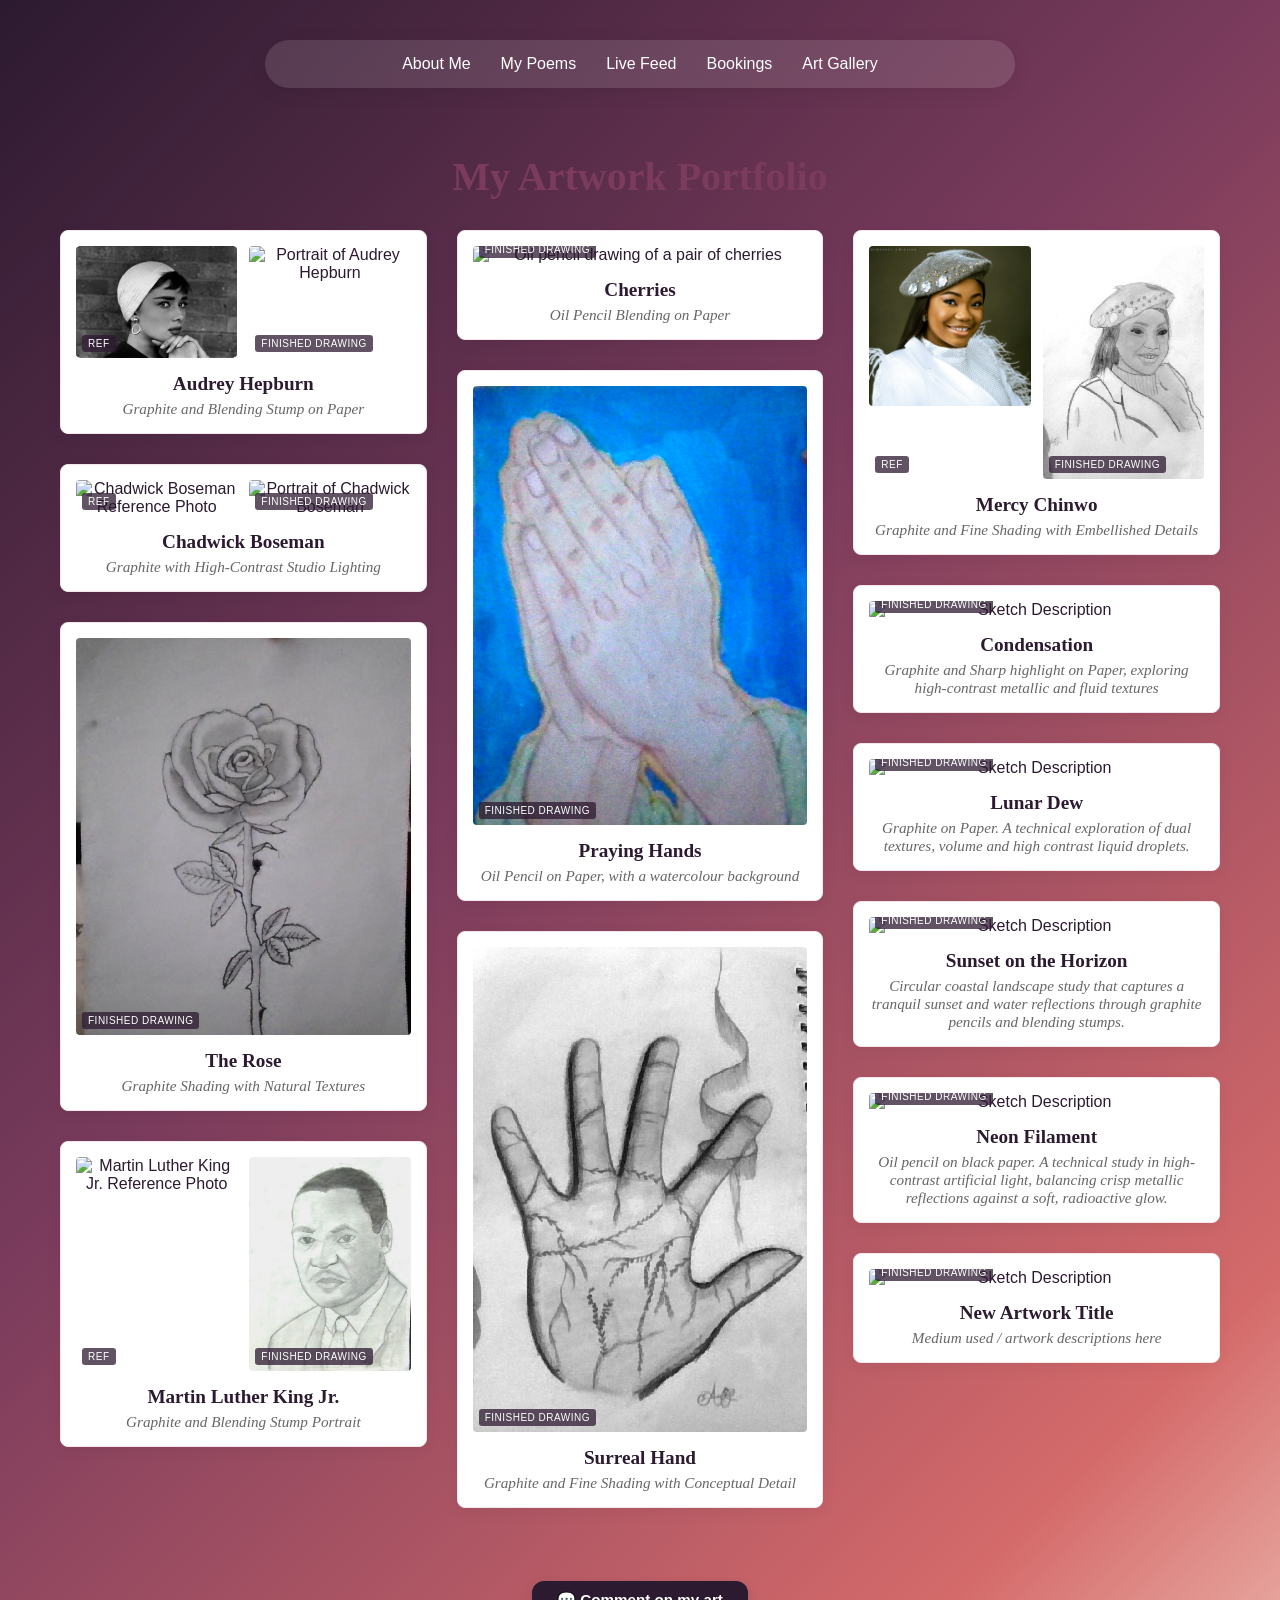
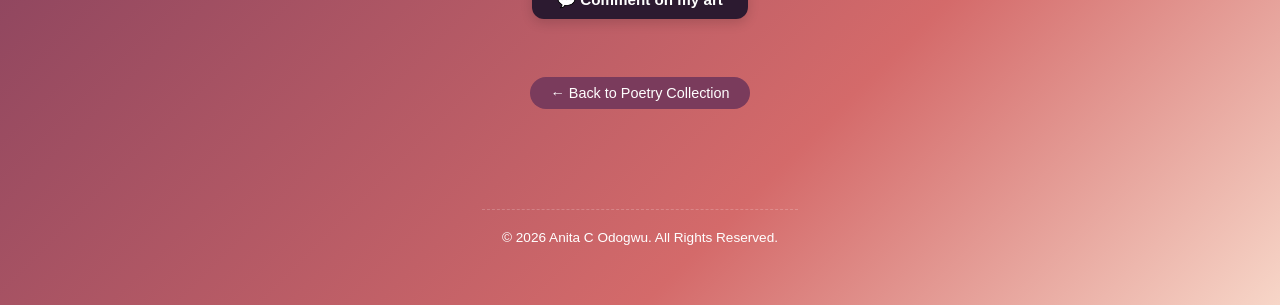
==== gallery.html @ fa290e78 "Added Neon FIlament" ====
<!DOCTYPE html>
<html lang="en">
<head>
    <meta charset="UTF-8">
    <meta name="viewport" content="width=device-width, initial-scale=1.0">
    <title>Anita C Odogwu | Art Gallery</title>
    <meta name="description" content="Official art portfolio of Anita C. Odogwu, award-winning Sheffield youth poet and artist.">
<meta name="keywords" content="Anita C Odogwu, Anita Odogwu, Sheffield poet, Black British poet, artist, young, reference">
    
    <!-- Google Fonts Links: Cinzel, Lora, & Poppins -->
    <link rel="preconnect" href="https://googleapis.com">
    <link rel="preconnect" href="https://gstatic.com" crossorigin>
    <link href="https://googleapis.com" rel="stylesheet">
 
    <!-- Fixed Glowing Feather Favicon Direct Link -->
    <link rel="icon" type="image/png" href="https://i.postimg.cc/k5PKdrwZ/Screenshot-2026-06-14-6-55-30-PM.png">
    
    <link rel="stylesheet" href="style.css">
    
    <!-- Gallery Grid Specific Layout Styling -->
    <style>
        .gallery-section { padding: 40px 20px; max-width: 1200px; margin: 0 auto; text-align: center; width: 100%; box-sizing: border-box; }
        .gallery-title { font-family: 'Cinzel', serif; color: #7a3b5c; margin-bottom: 30px; font-size: 2.5rem; }
        
        /* 🌟 THE ULTIMATE MASONRY FIX 🌟 */
        /* This eliminates the row restrictions entirely so cards stack snuggly under each other */
        .gallery-grid { 
            display: block !important;
            column-count: 3 !important;
            column-gap: 30px !important;
            width: 100% !important;
            margin-top: 20px !important;
        }
        
        /* Individual Art Card Containers */
        .art-card { 
            background: #fff !important; 
            padding: 15px !important; 
            border-radius: 8px !important; 
            box-shadow: 0 4px 15px rgba(0,0,0,0.05) !important; 
            border: 1px solid #f0e6eb !important; 
            display: inline-block !important; /* Crucial: stops cards from stretching or tearing apart */
            width: 100% !important;
            margin-bottom: 30px !important; /* Spacing below cards */
            box-sizing: border-box !important;
            text-align: center;
        }
        
        .art-card img { 
            width: 100% !important; 
            height: auto !important; 
            border-radius: 4px !important; 
            display: block !important; 
            cursor: pointer !important;
            transition: transform 0.2s ease !important;
        }

        .art-card img:hover {
            transform: scale(1.02) !important;
        }
        
        .art-card h3 { font-family: 'Cinzel', serif; color: #2c1a30; font-size: 1.2rem; margin: 15px 0 5px 0; }
        .art-card p { font-family: 'Lora', serif; color: #666; font-size: 0.95rem; font-style: italic; margin: 0; }
        .back-home { margin-top: 40px; display: inline-block; background: #7a3b5c; color: white; padding: 8px 20px; border-radius: 20px; text-decoration: none; font-family: 'Poppins', sans-serif; font-size: 0.9rem; transition: background 0.2s; }
        .back-home:hover { background: #2c1a30; }
        
        /* Footer Styling */
        footer { margin-top: 60px; text-align: center; padding: 20px; font-family: 'Poppins', sans-serif; font-size: 0.85rem; color: #fff; border-top: 1px dashed rgba(255,255,255,0.2); }

        /* Flexible side-by-side comparative frames */
        .comparison-container {
            display: flex !important;
            gap: 12px !important;
            margin-bottom: 5px !important;
            width: 100% !important;
            height: auto !important;
        }
        .image-box {
            position: relative !important;
            flex: 1 !important;
            overflow: hidden !important;
        }
        .image-label {
            position: absolute !important;
            bottom: 6px !important;
            left: 6px !important;
            background: rgba(44, 26, 48, 0.75) !important;
            color: #fff !important;
            padding: 3px 6px !important;
            font-size: 10px !important;
            font-family: 'Poppins', sans-serif !important;
            border-radius: 3px !important;
            text-transform: uppercase !important;
            letter-spacing: 0.5px !important;
            z-index: 10 !important;
            pointer-events: none !important;
        }

        /* Lightbox modal zoom viewing platform rules */
        .lightbox-overlay {
            position: fixed !important;
            z-index: 9999 !important;
            top: 0 !important;
            left: 0 !important;
            width: 100% !important;
            height: 100% !important;
            background-color: rgba(44, 26, 48, 0.95) !important;
            display: flex !important;
            align-items: center !important;
            justify-content: center !important;
            opacity: 0 !important;
            pointer-events: none !important;
            transition: opacity 0.3s ease !important;
        }
        .lightbox-overlay.active {
            opacity: 1 !important;
            pointer-events: auto !important;
        }
        .lightbox-overlay img {
            max-width: 90% !important;
            max-height: 85% !important;
            object-fit: contain !important;
            border-radius: 6px !important;
            box-shadow: 0 10px 30px rgba(0,0,0,0.5) !important;
        }
        .lightbox-close {
            position: absolute !important;
            top: 20px !important;
            right: 25px !important;
            color: #fff !important;
            font-size: 35px !important;
            font-weight: bold !important;
            cursor: pointer !important;
            font-family: 'Poppins', sans-serif !important;
            user-select: none !important;
        }

        /* Screen responsiveness resizing rules */
        @media (max-width: 900px) {
            .gallery-grid { column-count: 2 !important; }
        }
        @media (max-width: 600px) {
            .gallery-grid { column-count: 1 !important; }
        }
    </style>
</head>
<body>

    <!-- Pop-up Overlay Container -->
    <div class="lightbox-overlay" id="lightbox">
        <span class="lightbox-close" id="close-btn">&times;</span>
        <img id="lightbox-img" src="" alt="Popup view">
    </div>

    <!-- Navigation Bar -->
    <nav class="top-nav">
        <a href="index.html#about-me">About Me</a>
        <a href="index.html#my-poems">My Poems</a>
        <a href="index.html#comment-feed">Live Feed</a>
        <a href="index.html#contact-booking">Bookings</a>
        <a href="gallery.html">Art Gallery</a>
    </nav>

    <!-- Main Gallery Section -->
    <section class="gallery-section">
        <h1 class="gallery-title">My Artwork Portfolio</h1>
        
        <div class="gallery-grid">
            
            <!-- Card 1: Audrey Hepburn -->
            <div class="art-card">
                <div class="comparison-container">
                    <div class="image-box">
                        <img src="Reference/audrey-ref.jpg" alt="Audrey Hepburn Reference Photo" class="zoomable">
                        <div class="image-label">Ref</div>
                    </div>
                    <div class="image-box">
                        <img src="Finished Drawings/audrey.jpg" alt="Portrait of Audrey Hepburn" class="zoomable">
                        <div class="image-label">Finished Drawing</div>
                    </div>
                </div>
                <h3>Audrey Hepburn</h3>
                <p>Graphite and Blending Stump on Paper</p>
            </div>

            <!-- Card 2: Chadwick Boseman -->
            <div class="art-card">
                <div class="comparison-container">
                    <div class="image-box">
                        <img src="Reference/chadwick-ref.jpg" alt="Chadwick Boseman Reference Photo" class="zoomable">
                        <div class="image-label">Ref</div>
                    </div>
                    <div class="image-box">
                        <img src="Finished Drawings/chadwick.jpg" alt="Portrait of Chadwick Boseman" class="zoomable">
                        <div class="image-label">Finished Drawing</div>
                    </div>
                </div>
                <h3>Chadwick Boseman</h3>
                <p>Graphite with High-Contrast Studio Lighting</p>
            </div>
            <!-- Card 3: The Rose -->
            <div class="art-card">
                <div class="comparison-container">
                    <div class="image-box">
                        <img src="Finished Drawings/rose.jpg" alt="Graphite drawing of a rose" class="zoomable">
                        <div class="image-label">Finished Drawing</div>
                    </div>
                </div>
                <h3>The Rose</h3>
                <p>Graphite Shading with Natural Textures</p>
            </div>

            <!-- Card 4: Martin Luther King Jr. -->
            <div class="art-card">
                <div class="comparison-container">
                    <div class="image-box">
                        <img src="Reference/mlk-ref.jpg" alt="Martin Luther King Jr. Reference Photo" class="zoomable">
                        <div class="image-label">Ref</div>
                    </div>
                    <div class="image-box">
                        <img src="Finished Drawings/mlk.jpg" alt="Graphite portrait of Martin Luther King Jr." class="zoomable">
                        <div class="image-label">Finished Drawing</div>
                    </div>
                </div>
                <h3>Martin Luther King Jr.</h3>
                <p>Graphite and Blending Stump Portrait</p>
            </div>
            
            <!-- Card 5: The Cherries -->
            <div class="art-card">
                <div class="comparison-container">
                    <div class="image-box">
                        <img src="Finished Drawings/cherries.jpg" alt="Oil pencil drawing of a pair of cherries" class="zoomable">
                        <div class="image-label">Finished Drawing</div>
                    </div>
                </div>
                <h3>Cherries</h3>
                <p>Oil Pencil Blending on Paper</p>
            </div>

            <!-- Card 6: Praying Hands -->
            <div class="art-card">
                <div class="comparison-container">
                    <div class="image-box">
                        <img src="Finished Drawings/hands.jpg" alt="Oil pencil drawing of praying hands" class="zoomable">
                        <div class="image-label">Finished Drawing</div>
                    </div>
                </div>
                <h3>Praying Hands</h3>
                <p>Oil Pencil on Paper, with a watercolour background</p>
            </div>

            <!-- Card 7: Surreal Hand -->
            <div class="art-card">
                <div class="comparison-container">
                    <div class="image-box">
                        <img src="Finished Drawings/hand.jpg" alt="Surreal graphite drawing of a palm with branches for lines" class="zoomable">
                        <div class="image-label">Finished Drawing</div>
                    </div>
                </div>
                <h3>Surreal Hand</h3>
                <p>Graphite and Fine Shading with Conceptual Detail</p>
            </div>

            <!-- Card 8: Mercy Chinwo -->
            <div class="art-card">
                <div class="comparison-container">
                    <div class="image-box">
                        <img src="Reference/mercy-ref.jpg" alt="Mercy Chinwo Reference Photo" class="zoomable">
                        <div class="image-label">Ref</div>
                    </div>
                    <div class="image-box">
                        <img src="Finished Drawings/mercy.jpg" alt="Graphite portrait of Mercy Chinwo" class="zoomable">
                        <div class="image-label">Finished Drawing</div>
                    </div>
                </div>
                <h3>Mercy Chinwo</h3>
                <p>Graphite and Fine Shading with Embellished Details</p>
            </div>


<!-- Card 9 -->
<div class="art-card">
    <div class="comparison-container">
        <div class="image-box">
            <img src="Finished Drawings/condensation.jpg" alt="Sketch Description" class="zoomable">
            <div class="image-label">Finished Drawing</div>
        </div>
    </div>
    <h3>Condensation</h3>
    <p>Graphite and Sharp highlight on Paper, exploring high-contrast metallic and fluid textures</p>
</div>



<!-- Card 10: bubbles-->
<div class="art-card">
    <div class="comparison-container">
        <div class="image-box">
            <img src="Finished Drawings/bubbles.jpg" alt="Sketch Description" class="zoomable">
            <div class="image-label">Finished Drawing</div>
        </div>
    </div>
    <h3>Lunar Dew</h3>
    <p>Graphite on Paper. A technical exploration of dual textures, volume and high contrast liquid droplets.</p>
</div>

<!-- Card 11: Sunset -->
<div class="art-card">
    <div class="comparison-container">
        <div class="image-box">
            <img src="Finished Drawings/sunset.jpg" alt="Sketch Description" class="zoomable">
            <div class="image-label">Finished Drawing</div>
        </div>
    </div>
    <h3>Sunset on the Horizon</h3>
    <p>Circular coastal landscape study that captures a tranquil sunset and water reflections through graphite pencils and blending stumps.</p>
</div>

<!-- Card 12: Light bulb -->
<div class="art-card">
    <div class="comparison-container">
        <div class="image-box">
            <img src="Finished Drawings/lightbulb.jpg" alt="Sketch Description" class="zoomable">
            <div class="image-label">Finished Drawing</div>
        </div>
    </div>
    <h3>Neon Filament</h3>
    <p>Oil pencil on black paper. A technical study in high-contrast artificial light, balancing crisp metallic reflections against a soft, radioactive glow.</p>
</div>

<!-- Card 13: Dripping hand -->
<div class="art-card">
    <div class="comparison-container">
        <div class="image-box">
            <img src="Finished Drawings/dripping.jpg" alt="Sketch Description" class="zoomable">
            <div class="image-label">Finished Drawing</div>
        </div>
    </div>
    <h3>New Artwork Title</h3>
    <p>Medium used / artwork descriptions here</p>
</div>

            
        </div>

        <br>
        <a href="https://forms.gle/VrDgmBnQWtNrTwnB7" target="_blank" class="comment-trigger-btn">💬 Comment on my art</a>
        <br><br>
        <a href="index.html" class="back-home">← Back to Poetry Collection</a>
    </section>

    <!-- Copyright Footer -->
    <footer>
        <p>&copy; 2026 Anita C Odogwu. All Rights Reserved.</p>
    </footer>

    <!-- Lightbox Pop-up Navigation Engine -->
    <script>
        const lightbox = document.getElementById('lightbox');
        const lightboxImg = document.getElementById('lightbox-img');
        const closeBtn = document.getElementById('close-btn');
        const zoomableImages = document.querySelectorAll('.zoomable');

        zoomableImages.forEach(image => {
            image.addEventListener('click', () => {
                lightboxImg.src = image.src;
                lightboxImg.alt = image.alt;
                lightbox.classList.add('active');
            });
        });

        closeBtn.addEventListener('click', () => {
            lightbox.classList.remove('active');
        });

        lightbox.addEventListener('click', (e) => {
            if (e.target !== lightboxImg) {
                lightbox.classList.remove('active');
            }
        });
    </script>
</body>
</html>
---- style.css ----
* { box-sizing: border-box; margin: 0; padding: 0; }

body {
    font-family: 'Lora', sans-serif;
    background: linear-gradient(135deg, #2c1a30 0%, #7a3b5c 40%, #d46a6a 80%, #f7d6c8 100%);
    min-height: 100vh; 
    display: flex; 
    flex-direction: column; 
    align-items: center; 
    padding: 40px 20px; 
    color: #2c1a30;
}

.main-header {
    text-align: center; margin-bottom: 30px; background: rgba(255, 255, 255, 0.15);
    padding: 20px 40px; border-radius: 30px; backdrop-filter: blur(8px); box-shadow: 0 8px 32px rgba(0,0,0,0.1);
    width: 100%; max-width: 750px;
}

.main-header h1 { font-family: 'Cinzel', serif; letter-spacing: 2px; font-size: 3rem; color: #ffffff; text-shadow: 2px 2px 4px rgba(0,0,0,0.3); }
.subtitle { font-size: 1.2rem; color: #f7d6c8; font-style: italic; }
.header-feather { display: block; margin: 15px auto 0 auto; width: 55px; height: auto; filter: drop-shadow(0px 4px 8px rgba(0,0,0,0.2)); }

.bio-box { background: rgba(255, 255, 255, 0.95); padding: 20px 30px; border-radius: 20px; box-shadow: 0 10px 30px rgba(0,0,0,0.1); width: 100%; max-width: 750px; margin-bottom: 30px; text-align: center; }
.bio-box h3 { font-family: 'Playfair Display', serif; color: #4a2333; margin-bottom: 8px; font-size: 1.3rem; }
.bio-box p { font-size: 0.95rem; line-height: 1.6; color: #444; }

.carousel-wrapper { display: flex; align-items: center; justify-content: center; width: 100%; max-width: 750px; margin-bottom: 40px; }

.carousel-container {
    position: relative; width: 100%; height: 720px; overflow: hidden; border-radius: 24px;
    box-shadow: 0 20px 45px rgba(0,0,0,0.25); background: #fffcf7; border: 1px solid rgba(255,255,255,0.5);
}

.poem-card {
    position: absolute; top: 0; left: 0; width: 100%; height: 100%; padding: 40px; display: flex; flex-direction: column;
    opacity: 0; transform: scale(0.95); transition: transform 0.5s ease-in-out, opacity 0.5s ease-in-out; pointer-events: none;
}

.poem-card.active { opacity: 1; transform: scale(1); pointer-events: auto; }

.poem-title {
    font-family: 'Playfair Display', serif; font-size: 2rem; color: #4a2333; margin-bottom: 20px;
    text-align: center; border-bottom: 2px dashed #d46a6a; padding-bottom: 10px;
}

.poem-body {
    font-family: 'Playfair Display', serif; font-size: 1.25rem; line-height: 2; color: #2b2024;
    white-space: pre-line; text-align: center; overflow-y: auto; padding: 10px 20px; flex-grow: 1;
}

.poem-body::-webkit-scrollbar { width: 5px; }
.poem-body::-webkit-scrollbar-thumb { background-color: #d46a6a; border-radius: 10px; }

.comment-trigger-btn {
    display: inline-block; margin: 25px auto 0 auto; background: #2c1a30; color: white; padding: 10px 25px; border-radius: 12px;
    font-family: 'Poppins', sans-serif; font-weight: 600; text-decoration: none; font-size: 0.95rem; box-shadow: 0 4px 12px rgba(0,0,0,0.15); transition: background 0.2s;
}
.comment-trigger-btn:hover { background: #7a3b5c; }
.arrow-btn {
    background: #2c1a30; border: none; color: #ffffff; width: 55px; height: 55px; border-radius: 50%; font-size: 1.6rem;
    cursor: pointer; display: flex; align-items: center; justify-content: center; box-shadow: 0 8px 20px rgba(0,0,0,0.3);
    transition: all 0.2s ease; margin: 0 15px; flex-shrink: 0;
}
.arrow-btn:hover { background: #ffffff; color: #2c1a30; transform: scale(1.15); }

.comments-wrapper { width: 100%; max-width: 750px; margin-bottom: 40px; }

.action-box { background: rgba(255, 255, 255, 0.95); padding: 35px; border-radius: 24px; box-shadow: 0 15px 35px rgba(0,0,0,0.18); text-align: center; }
.action-box h3 { font-family: 'Playfair Display', serif; margin-bottom: 10px; color: #4a2333; font-size: 1.5rem; }
.section-desc { font-size: 0.9rem; color: #555; margin-bottom: 20px; line-height: 1.5; }

.ideas-trigger-btn {
    display: inline-block; background: #7a3b5c; color: white; padding: 12px 30px; border-radius: 12px;
    font-family: 'Poppins', sans-serif; font-weight: 600; text-decoration: none; font-size: 1rem; box-shadow: 0 6px 15px rgba(0,0,0,0.15); transition: background 0.2s;
}
.ideas-trigger-btn:hover { background: #2c1a30; }

.site-footer { text-align: center; padding: 20px; color: #f7d6c8; font-size: 0.9rem; margin-top: auto; }
.warning-text { font-style: italic; font-size: 0.8rem; opacity: 0.75; margin-top: 4px; }

/* Mobile Layout Settings */
@media (max-width: 768px) {
    .carousel-wrapper { position: relative !important; width: 100% !important; }
    .carousel-container { width: 100% !important; height: 720px !important; }
    .poem-card { padding: 30px 45px !important; }
    .poem-body { font-size: 1.15rem !important; padding: 10px 5px !important; }
    .arrow-btn { 
        position: absolute !important; top: 45% !important; z-index: 150 !important;
        width: 44px !important; height: 44px !important; font-size: 1.2rem !important; margin: 0 !important; opacity: 0.85;
    }
    .arrow-btn:first-of-type { left: 8px !important; }  
    .arrow-btn:last-of-type { right: 8px !important; } 
}

/* Desktop Wide Screen Layout Settings */
@media (min-width: 769px) {
    .carousel-wrapper { position: relative; }
    .arrow-btn { position: absolute; top: 45%; z-index: 100; }
    .arrow-btn:first-of-type { left: -85px; }
    .arrow-btn:last-of-type { right: -85px; }
}

html { scroll-behavior: smooth; }

/* Translucent Top Menu Navigation Bar Styling */
.top-nav {
    display: flex; justify-content: center; gap: 30px;
    background: rgba(255, 255, 255, 0.12); backdrop-filter: blur(10px);
    padding: 15px 30px; border-radius: 50px; margin-bottom: 25px;
    box-shadow: 0 4px 20px rgba(0, 0, 0, 0.08); width: 100%; max-width: 750px;
}
.top-nav a {
    color: #ffffff; text-decoration: none; font-family: 'Poppins', sans-serif;
    font-weight: 500; font-size: 1rem; transition: color 0.2s ease, transform 0.2s ease;
}
.top-nav a:hover { color: #f7d6c8; transform: scale(1.05); }

/* Floating Back to Top Navigation Button Styling */
.back-to-top {
    position: fixed; bottom: 30px; right: 30px; display: none; background: #7a3b5c;
    color: #ffffff; border: none; width: 50px; height: 50px; border-radius: 50%;
    font-size: 1.5rem; font-weight: bold; cursor: pointer; box-shadow: 0 6px 166px rgba(0, 0, 0, 0.3);
    z-index: 1000; transition: background 0.2s, transform 0.2s;
}
.back-to-top:hover { background: #2c1a30; transform: scale(1.1); }

@media (max-width: 768px) {
    .back-to-top { bottom: 20px; right: 20px; width: 44px; height: 44px; font-size: 1.25rem; }
}

footer { text-align: center; padding: 20px; font-family: 'Poppins', sans-serif; font-size: 0.85rem; color: #fff; }

/* 🌟 PRECISE MASONRY FIX FOR GALLERY PAGE 🌟 */
.gallery-grid {
    display: block !important;
    column-count: 3 !important;
    column-gap: 30px !important;
    width: 100% !important;
    margin-top: 20px !important;
}

.art-card {
    background: #fff !important;
    padding: 15px !important;
    border-radius: 8px !important;
    box-shadow: 0 4px 15px rgba(0,0,0,0.05) !important;
    border: 1px solid #f0e6eb !important;
    display: inline-block !important; /* Crucial: Stops cards from breaking across columns */
    width: 100% !important;
    margin-bottom: 30px !important; /* Tight spacing between rows */
    box-sizing: border-box !important;
}

@media (max-width: 900px) {
    .gallery-grid { column-count: 2 !important; }
}
@media (max-width: 600px) {
    .gallery-grid { column-count: 1 !important; }
}
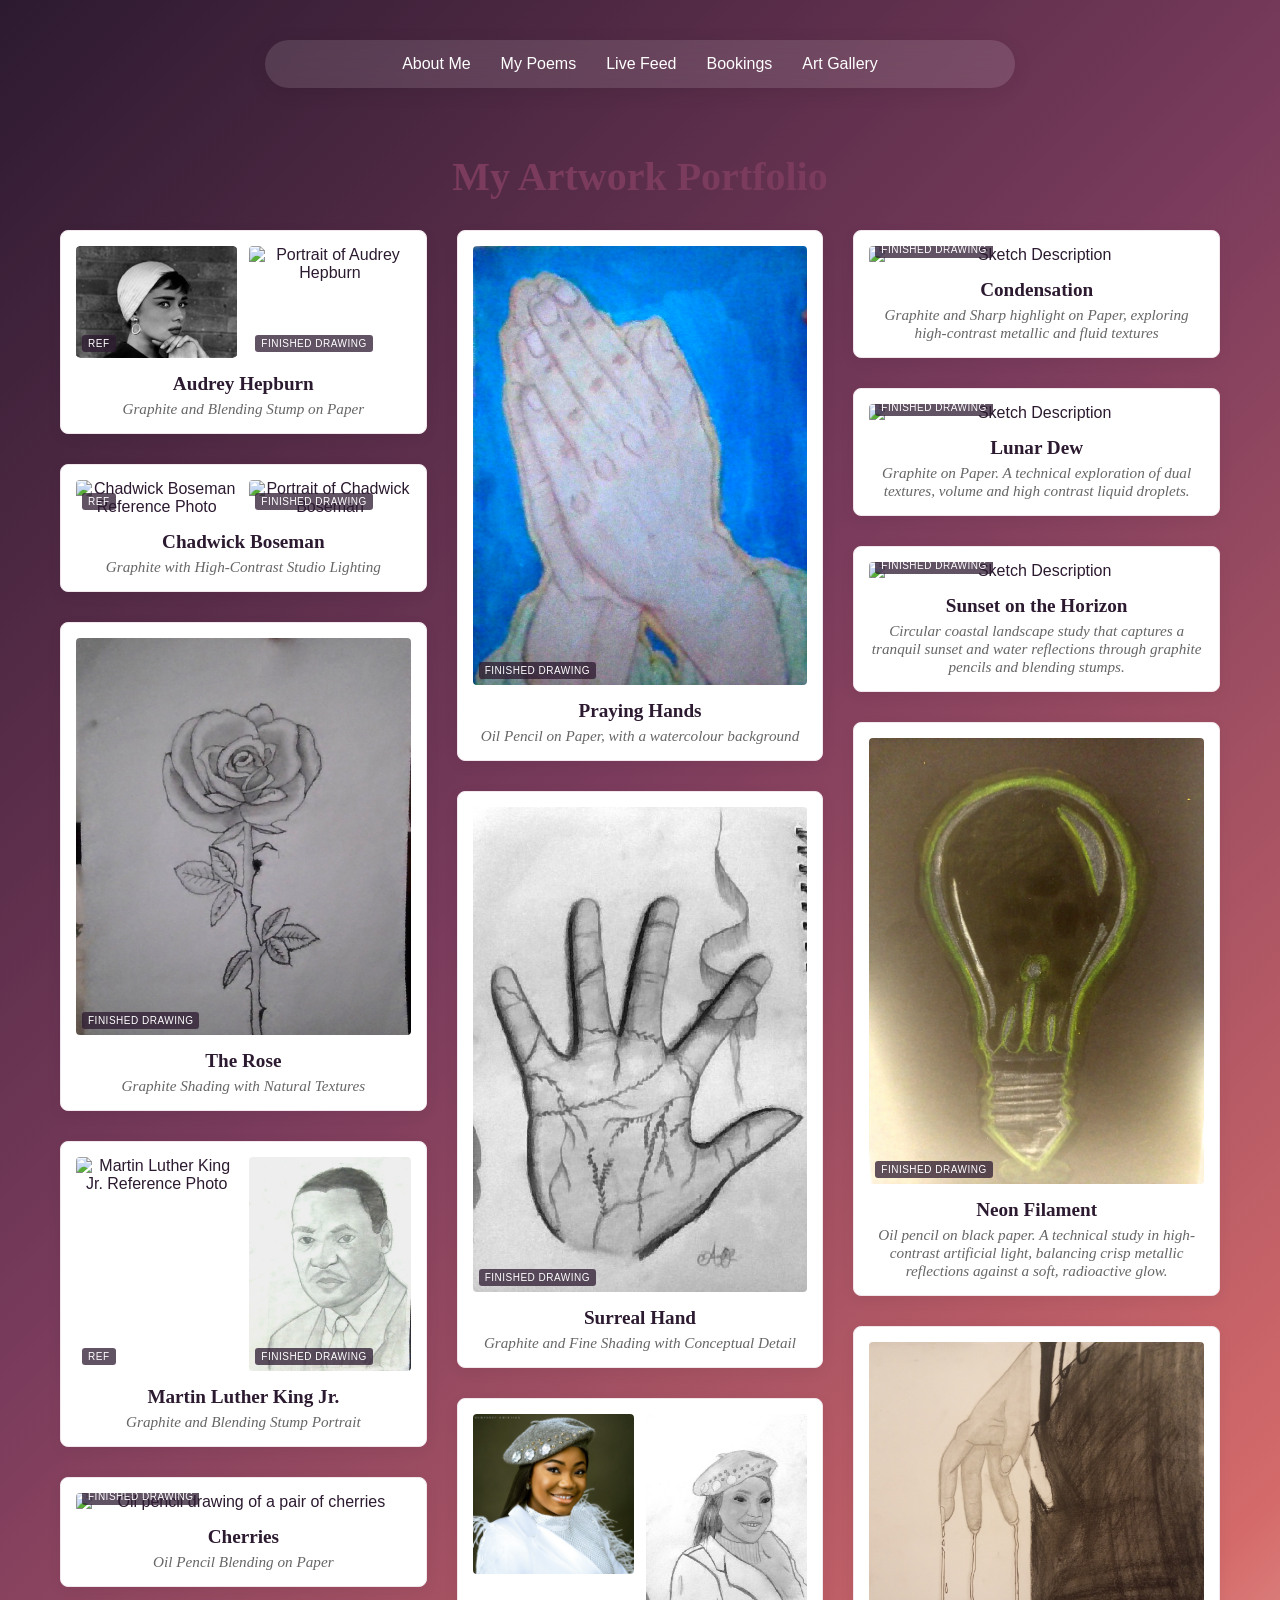
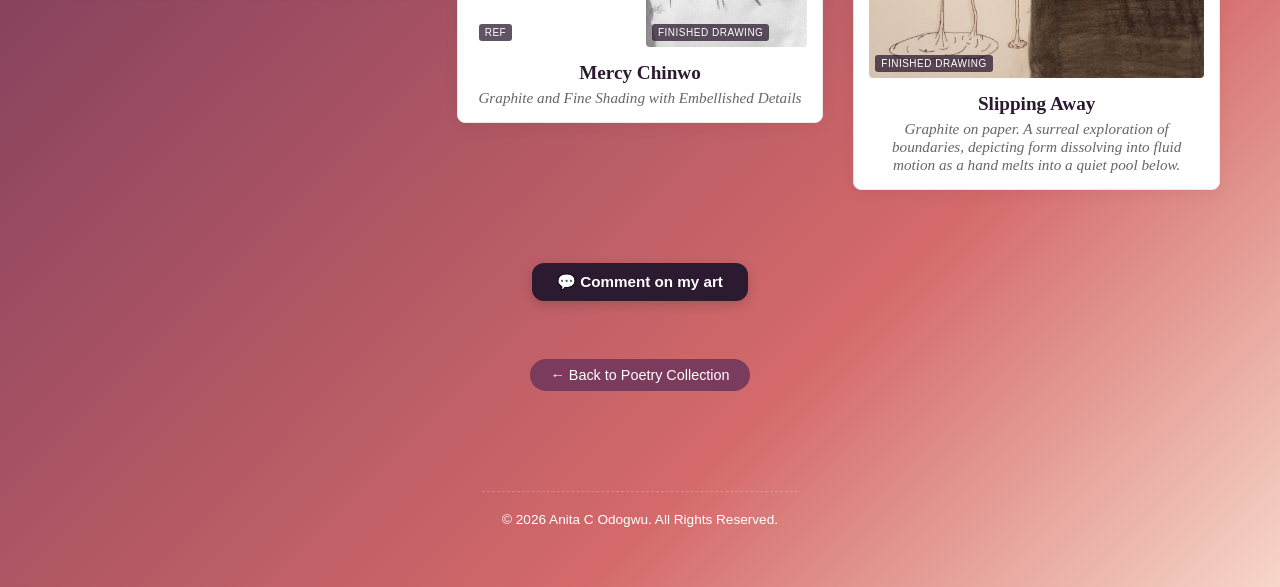
==== commit fa1299d5: "Moved Neon Filament and Slipping away, to Finished drawings folder. Finished code with detail for pi" ====
--- a/gallery.html
+++ b/gallery.html
@@ -337,8 +337,8 @@
             <div class="image-label">Finished Drawing</div>
         </div>
     </div>
-    <h3>New Artwork Title</h3>
-    <p>Medium used / artwork descriptions here</p>
+    <h3>Slipping Away</h3>
+    <p> Graphite on paper. A surreal exploration of boundaries, depicting form dissolving into fluid motion as a hand melts into a quiet pool below.</p>
 </div>
 
             
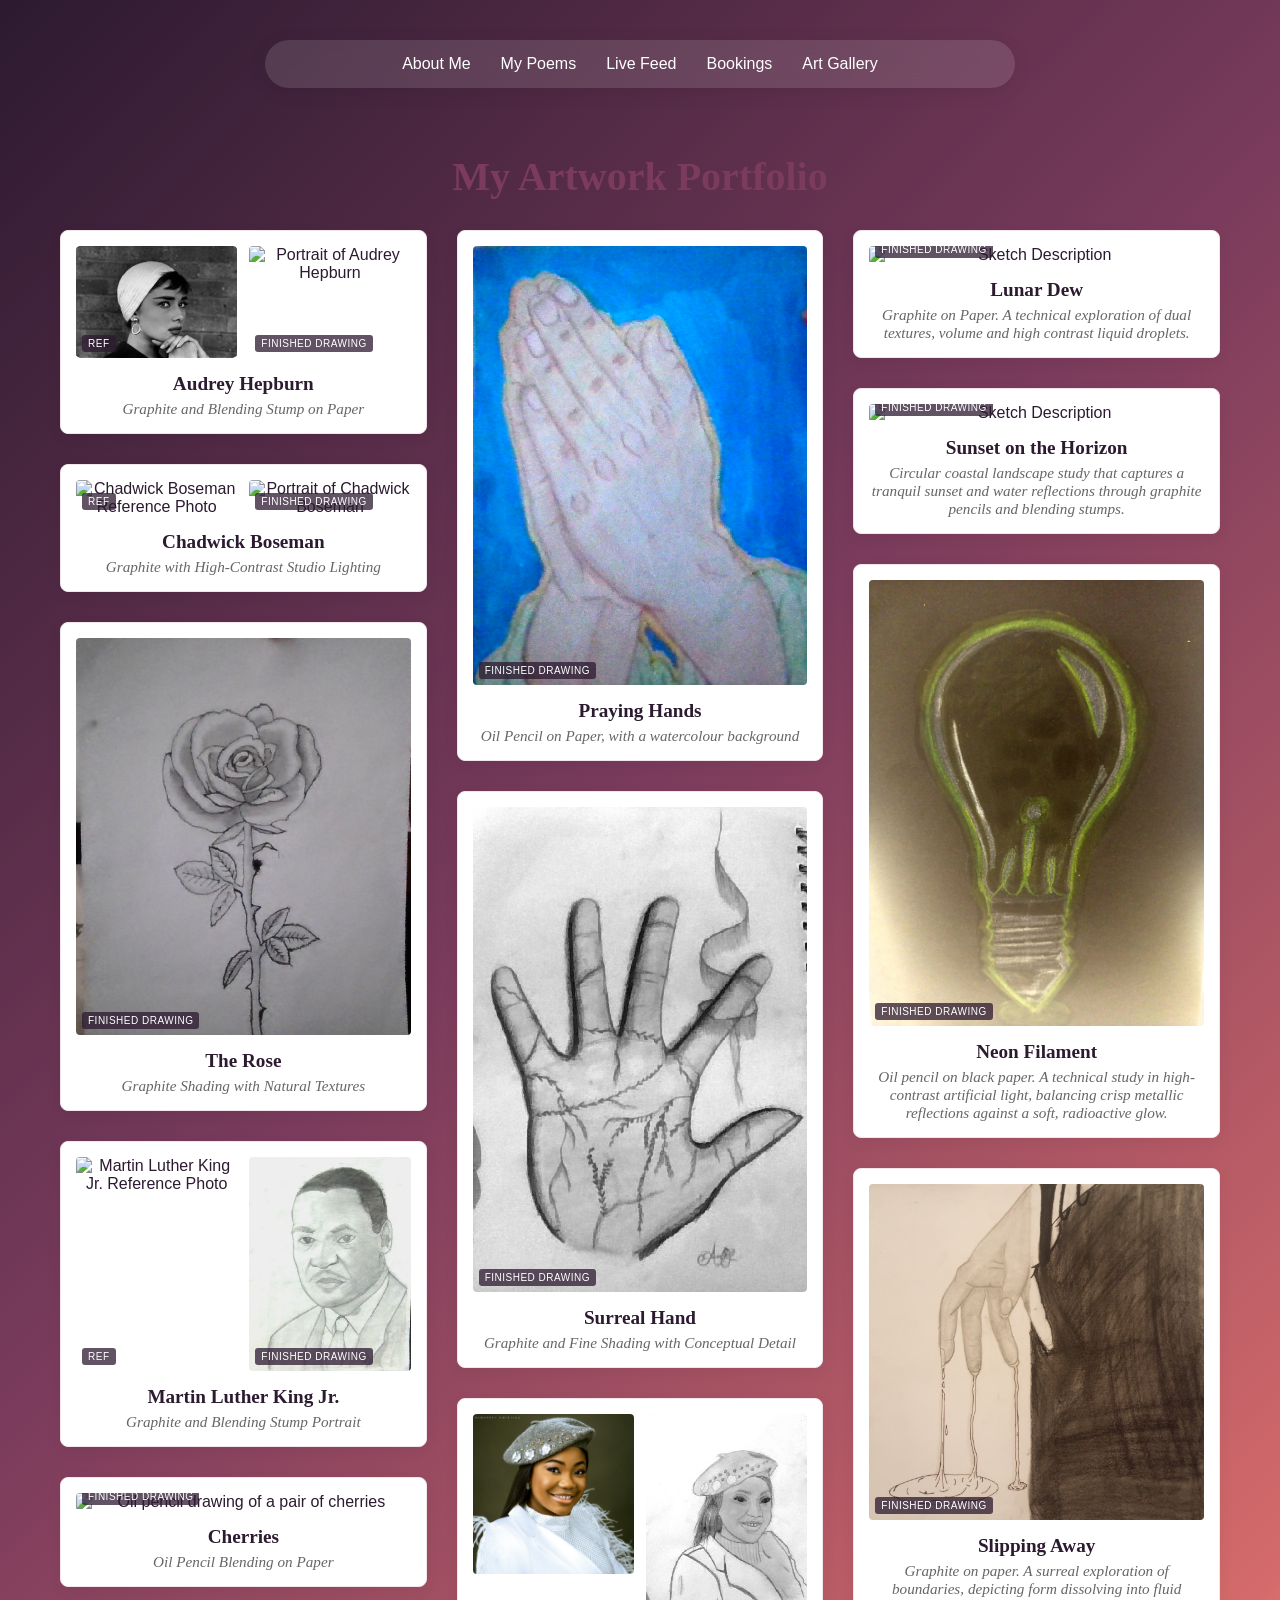
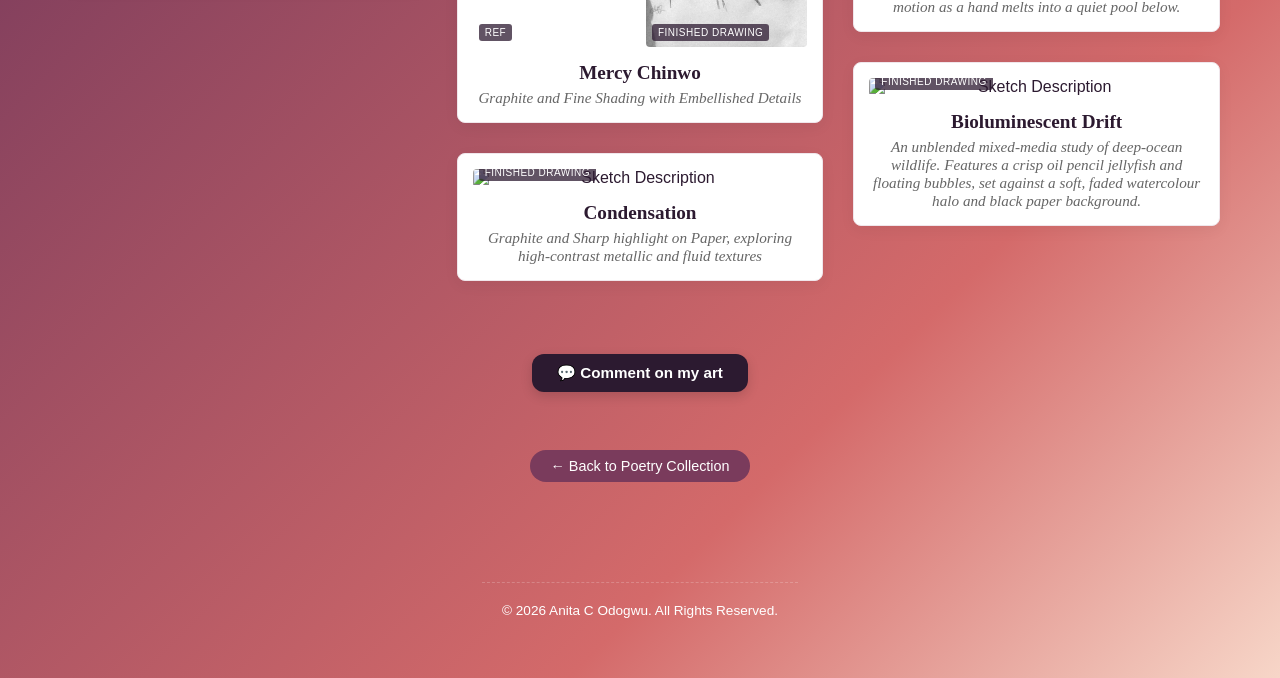
==== commit c42f62dc: "Added Jellyfish 'Bioluminescent Drift'; yet to add actual link to art piece 14." ====
--- a/gallery.html
+++ b/gallery.html
@@ -341,7 +341,19 @@
     <p> Graphite on paper. A surreal exploration of boundaries, depicting form dissolving into fluid motion as a hand melts into a quiet pool below.</p>
 </div>
 
-            
+<!-- Card 14: jellyfish -->
+<div class="art-card">
+    <div class="comparison-container">
+        <div class="image-box">
+            <img src="Finished Drawings/jellyfish.jpg" alt="Sketch Description" class="zoomable">
+            <div class="image-label">Finished Drawing</div>
+        </div>
+    </div>
+    <h3>Bioluminescent Drift</h3>
+    <p>An unblended mixed-media study of deep-ocean wildlife. Features a crisp oil pencil jellyfish and floating bubbles, set against a soft, faded watercolour halo and black paper background.</p>
+</div>
+           
+
         </div>
 
         <br>
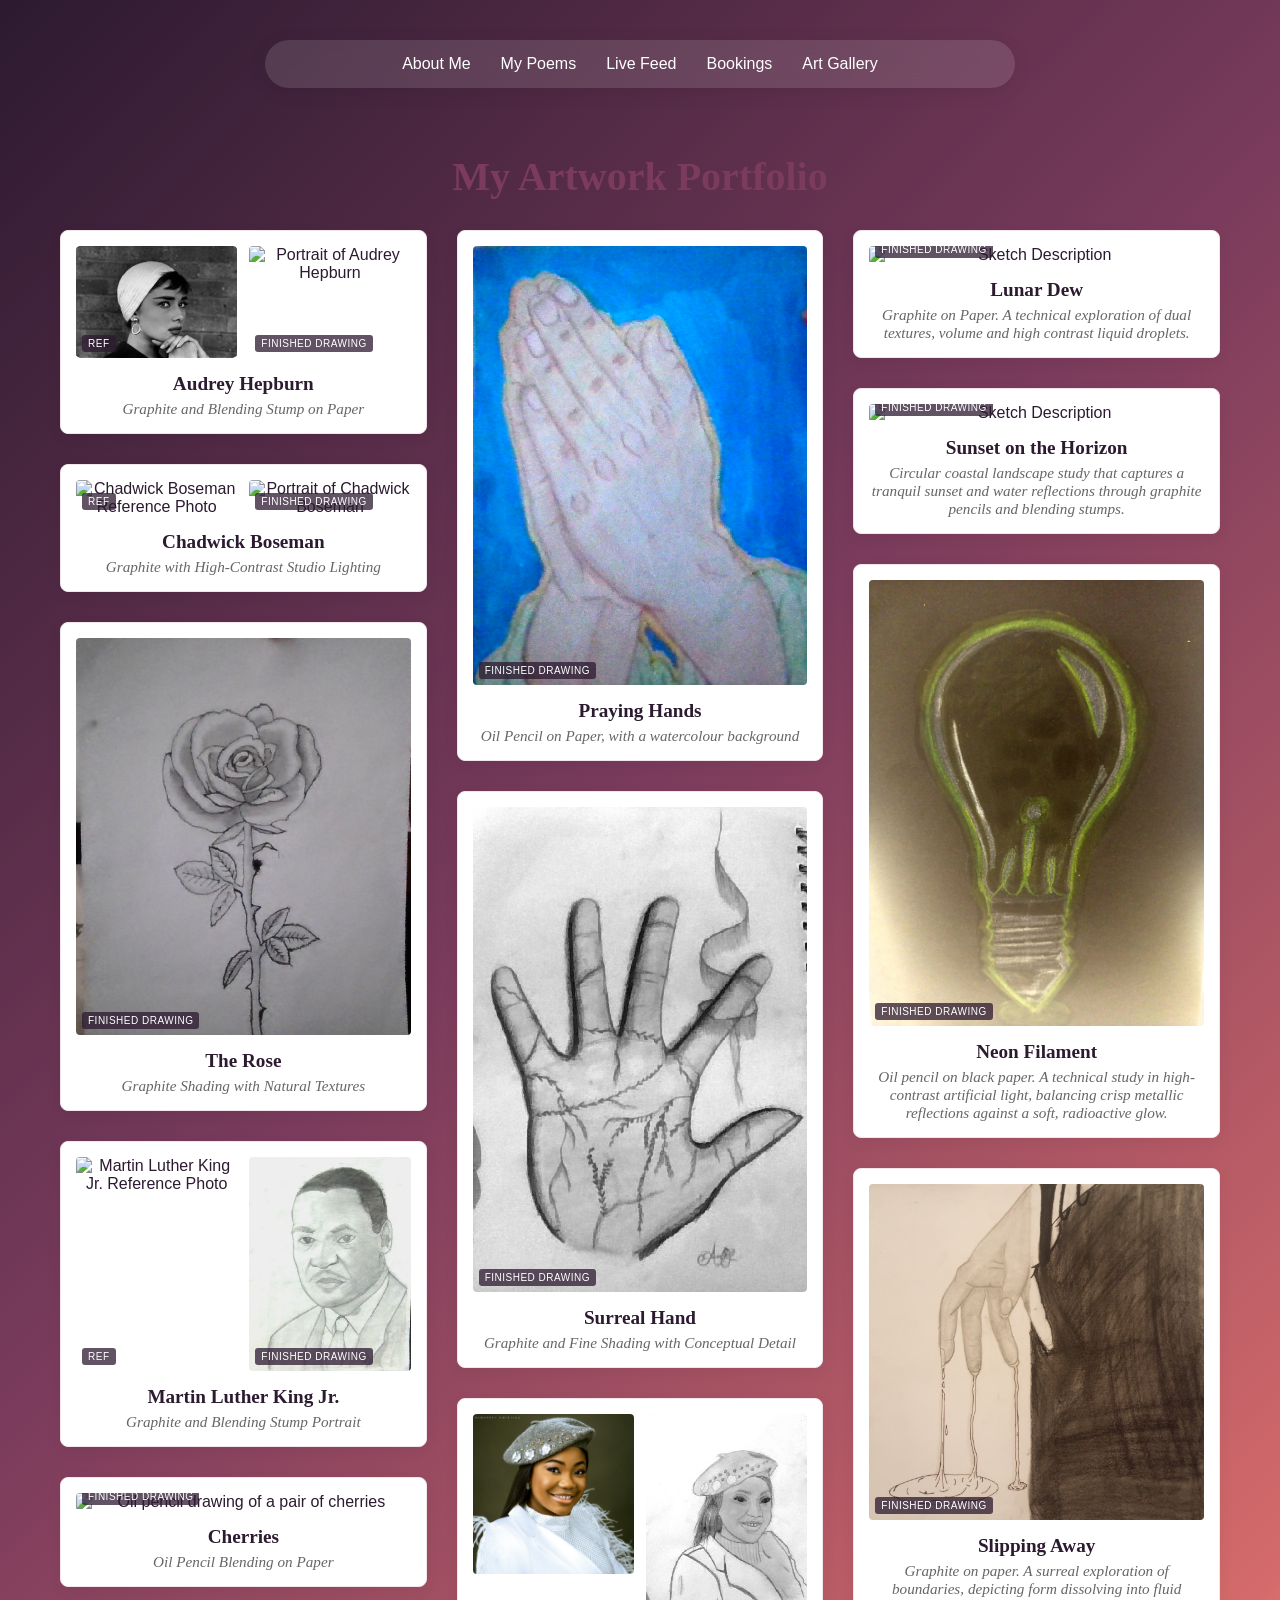
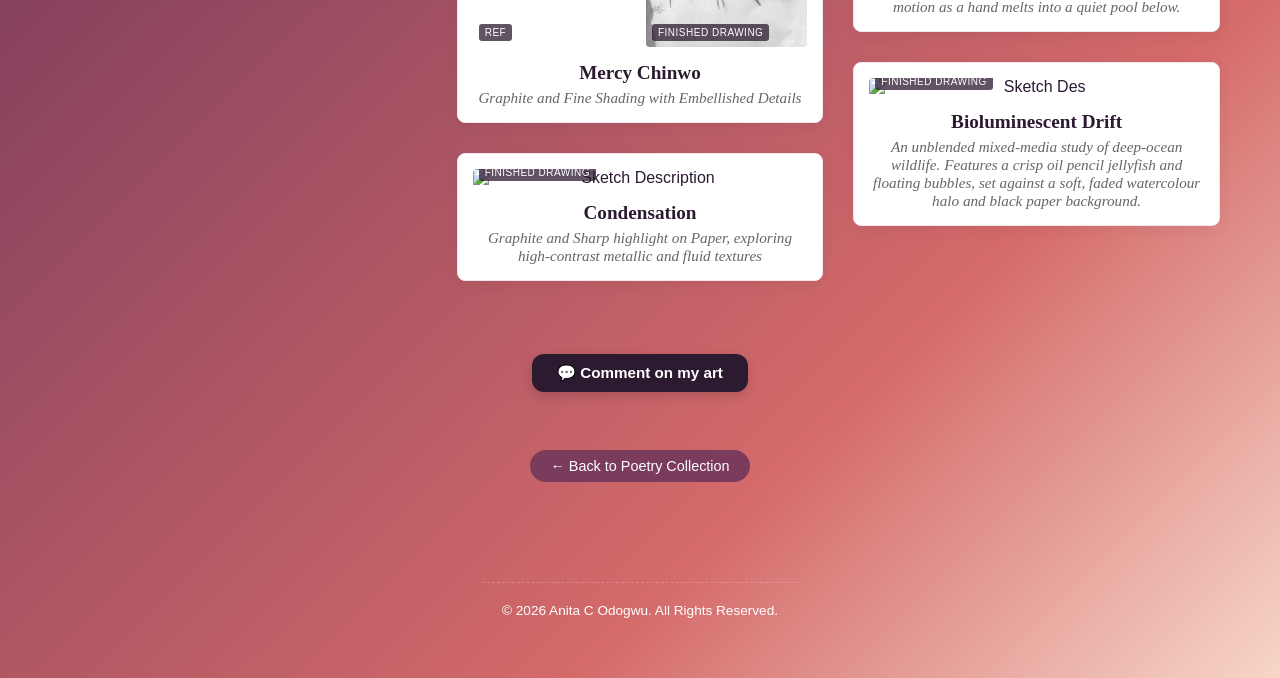
==== commit f9ee911a: "trial changes sketch description to sketch des will fix" ====
--- a/gallery.html
+++ b/gallery.html
@@ -345,7 +345,7 @@
 <div class="art-card">
     <div class="comparison-container">
         <div class="image-box">
-            <img src="Finished Drawings/jellyfish.jpg" alt="Sketch Description" class="zoomable">
+            <img src="Finished Drawings/jellyfish.jpg" alt="Sketch Des" class="zoomable">
             <div class="image-label">Finished Drawing</div>
         </div>
     </div>
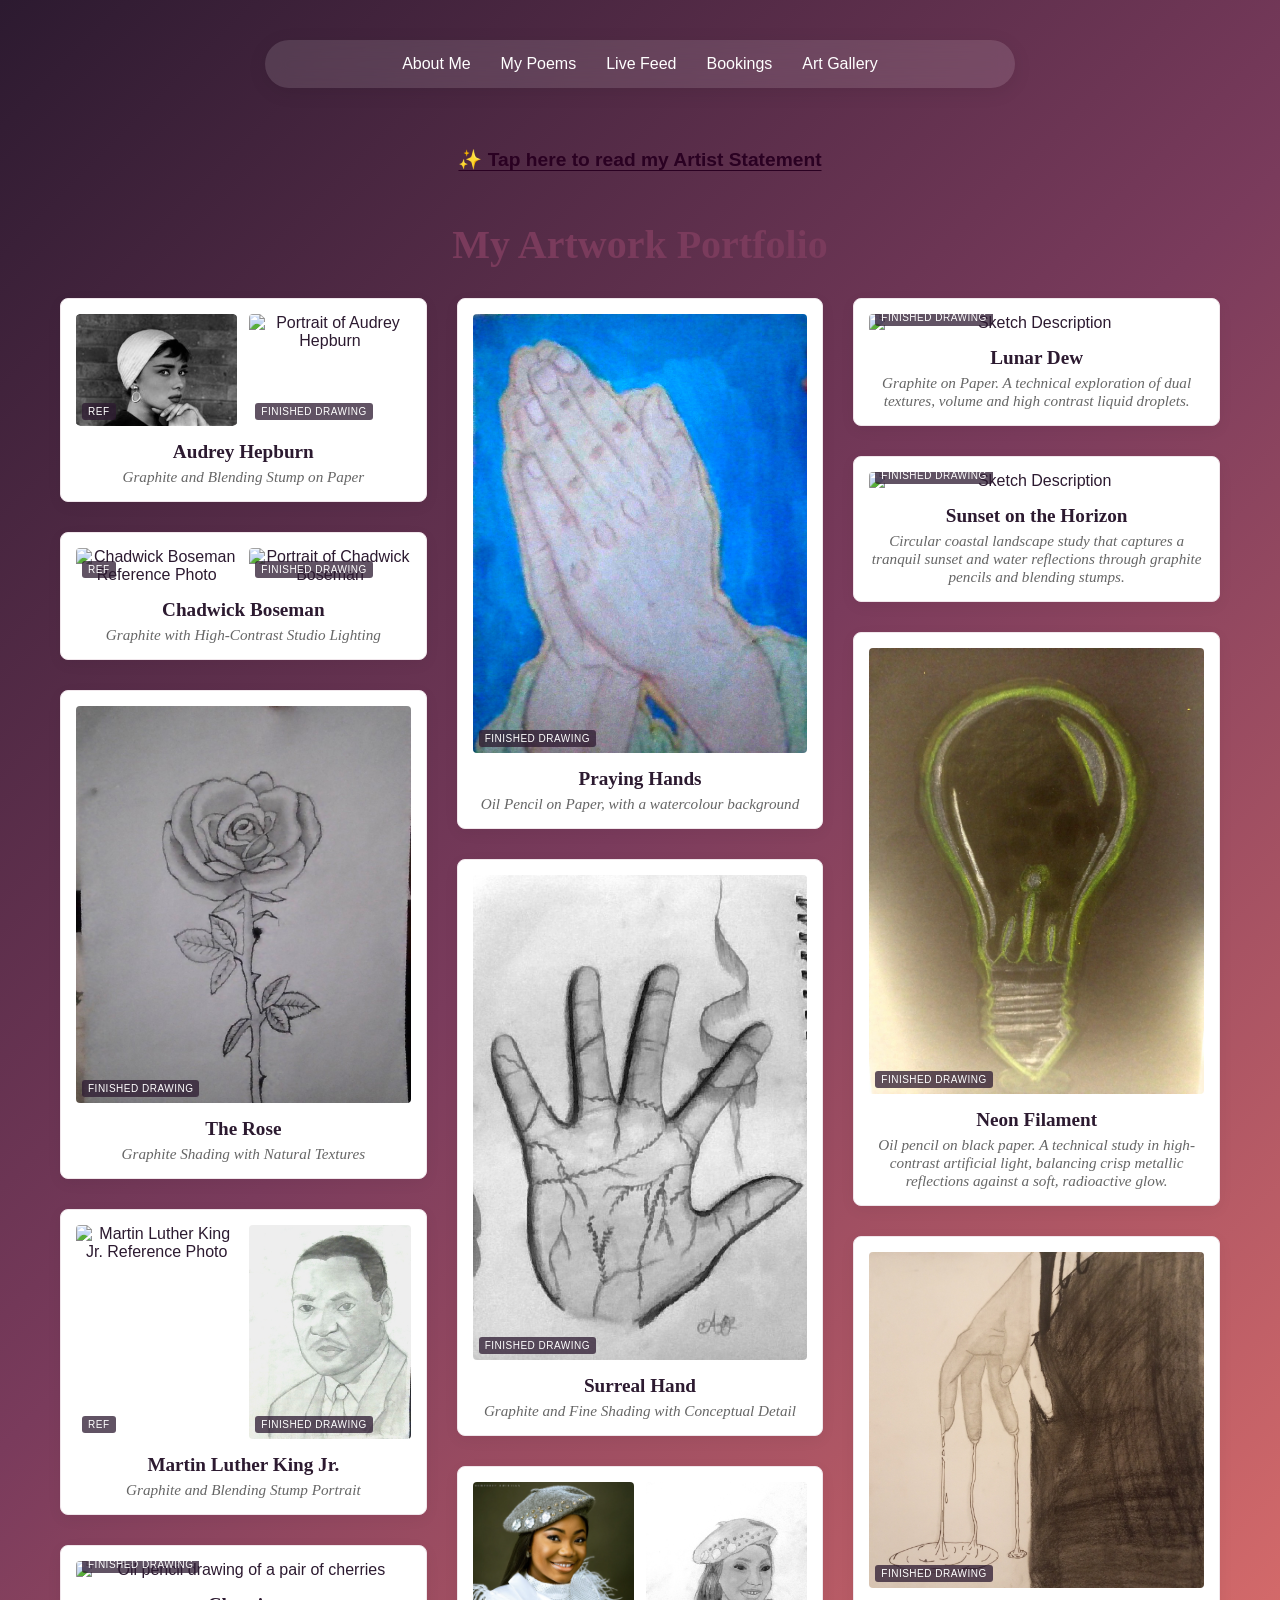
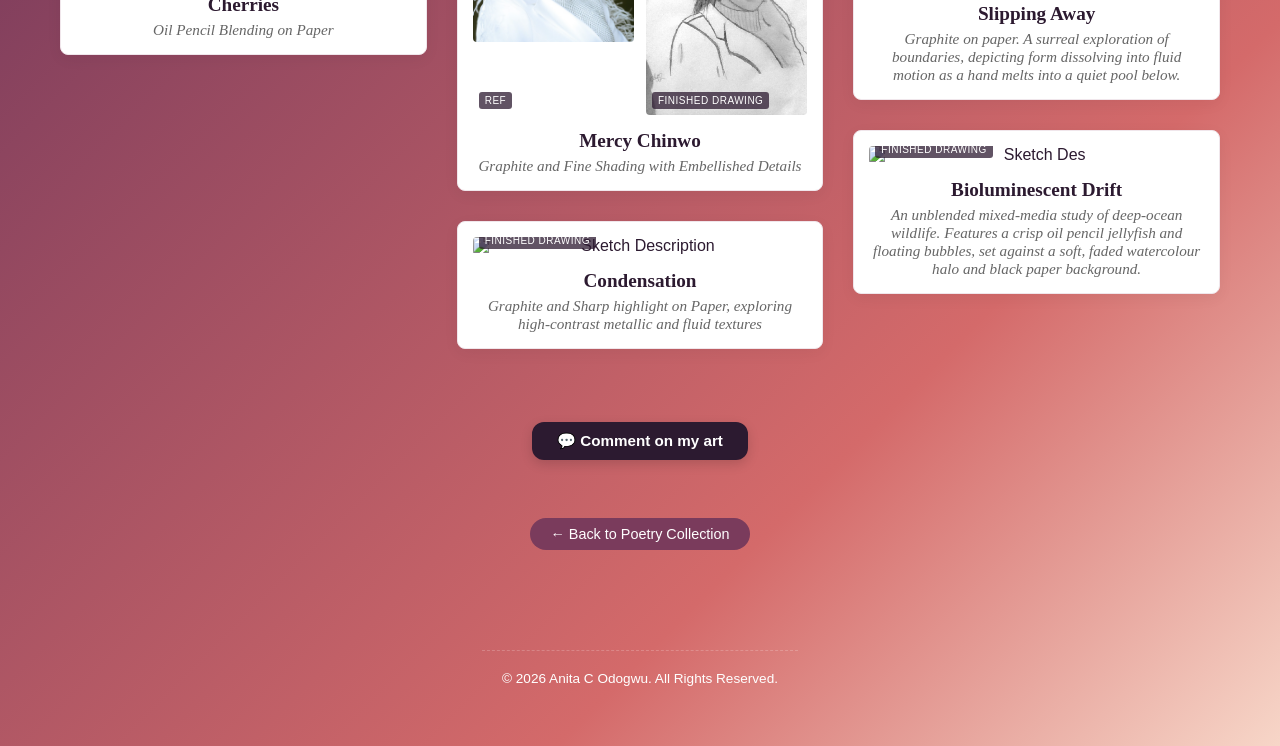
==== commit 359382ef: "changes font colour" ====
--- a/gallery.html
+++ b/gallery.html
@@ -16,7 +16,7 @@
     <link rel="icon" type="image/png" href="https://i.postimg.cc/k5PKdrwZ/Screenshot-2026-06-14-6-55-30-PM.png">
     
     <link rel="stylesheet" href="style.css">
-    
+
     <!-- Gallery Grid Specific Layout Styling -->
     <style>
         .gallery-section { padding: 40px 20px; max-width: 1200px; margin: 0 auto; text-align: center; width: 100%; box-sizing: border-box; }
@@ -161,6 +161,45 @@
         <a href="gallery.html">Art Gallery</a>
     </nav>
 
+<!-- 1. The Underlined Text Link Trigger -->
+<div style="text-align: center; max-width: 600px; margin: 25px auto 0 auto; padding: 10px;">
+  <span id="toggleBioLink" style="color: #2a0122; text-decoration: underline; text-underline-offset: 4px; font-weight: bold; font-size: 1.2rem; cursor: pointer; display: inline-block; transition: opacity 0.2s ease;">
+    ✨ Tap here to read my Artist Statement
+  </span>
+
+  <!-- 2. The Bio Text (Hidden by default) -->
+  <div id="bioTextContainer" style="display: none; animation: fadeIn 0.4s ease; text-align: center; color: #ffffff; font-size: 1.1rem; line-height: 1.6; margin-top: 20px;">
+    <strong>ARTIST STATEMENT</strong><br><br>
+    I am a multimedia creative focusing on hyper-realistic graphite studies, high-contrast lighting, and surreal conceptual forms. My work explores the boundaries between texture, volume, and emotion. As well as themes that relate to my writing.
+  </div>
+</div>
+
+<!-- 3. The Interactive Logic (JavaScript) -->
+<script>
+  document.getElementById('toggleBioLink').addEventListener('click', function() {
+    var bioContainer = document.getElementById('bioTextContainer');
+    
+    if (bioContainer.style.display === 'none') {
+      bioContainer.style.display = 'block';
+      this.innerHTML = '❌ Hide Artist Statement';
+    } else {
+      bioContainer.style.display = 'none';
+      this.innerHTML = '✨ Tap here to read my Artist Statement';
+    }
+  });
+</script>
+
+<!-- 4. The CSS Animation and Hover Effects -->
+<style>
+  #toggleBioLink:hover {
+    opacity: 0.8;
+  }
+  @keyframes fadeIn {
+    from { opacity: 0; transform: translateY(-5px); }
+    to { opacity: 1; transform: translateY(0); }
+  }
+</style>
+
     <!-- Main Gallery Section -->
     <section class="gallery-section">
         <h1 class="gallery-title">My Artwork Portfolio</h1>
--- a/style.css
+++ b/style.css
@@ -158,3 +158,27 @@
 @media (max-width: 600px) {
     .gallery-grid { column-count: 1 !important; }
 }
+#scrollTopButton {
+  display: none; 
+  position: fixed; 
+  bottom: 20px; 
+  left: 20px; 
+  z-index: 99; 
+  border: none; 
+  outline: none; 
+  background-color: #32052d; 
+  color: rgb(220, 193, 207); 
+  cursor: pointer; 
+  padding: 15px; 
+  border-radius: 50%; 
+  font-size: 18px; 
+  width: 50px; 
+  height: 50px; 
+  box-shadow: 0px 4px 6px rgba(0, 0, 0, 0.3); 
+  transition: background-color 0.3s, transform 0.3s; 
+}
+
+#scrollTopButton:hover {
+  background-color: #555; 
+  transform: scale(1.1); 
+}
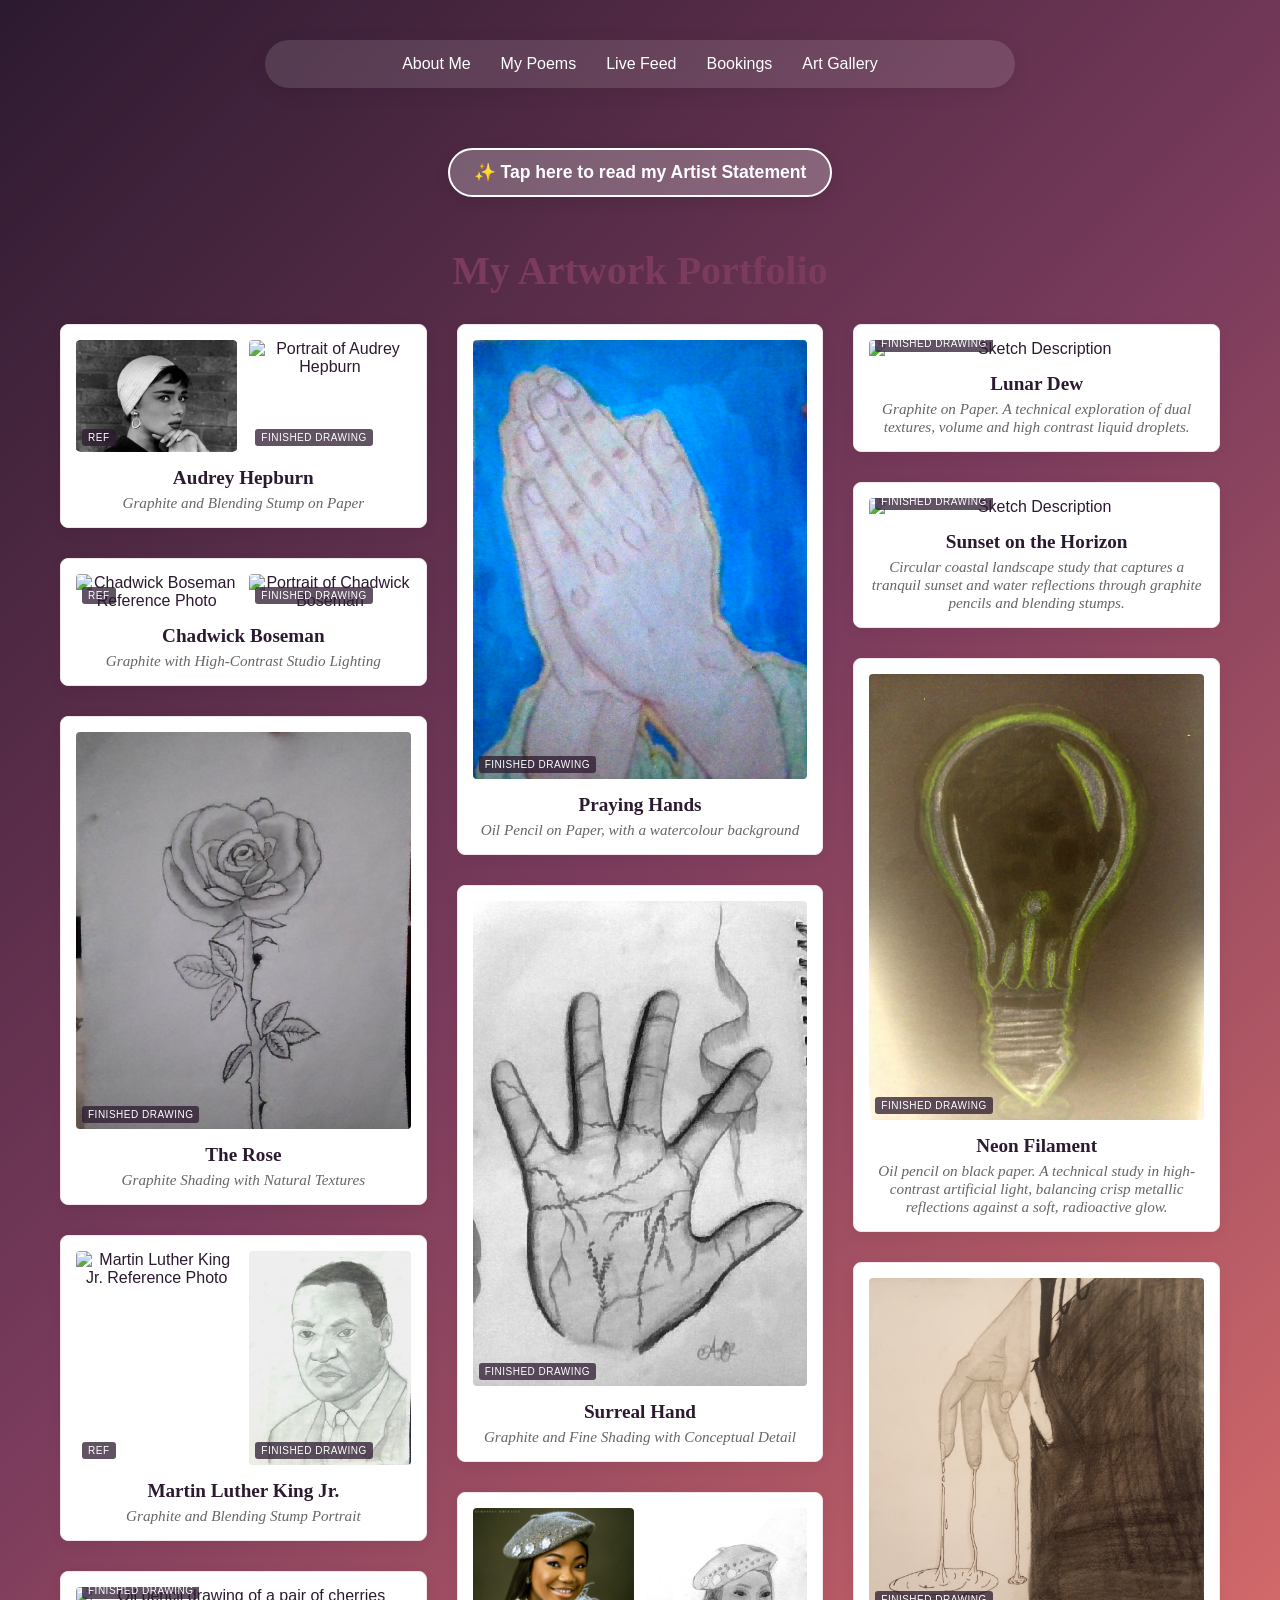
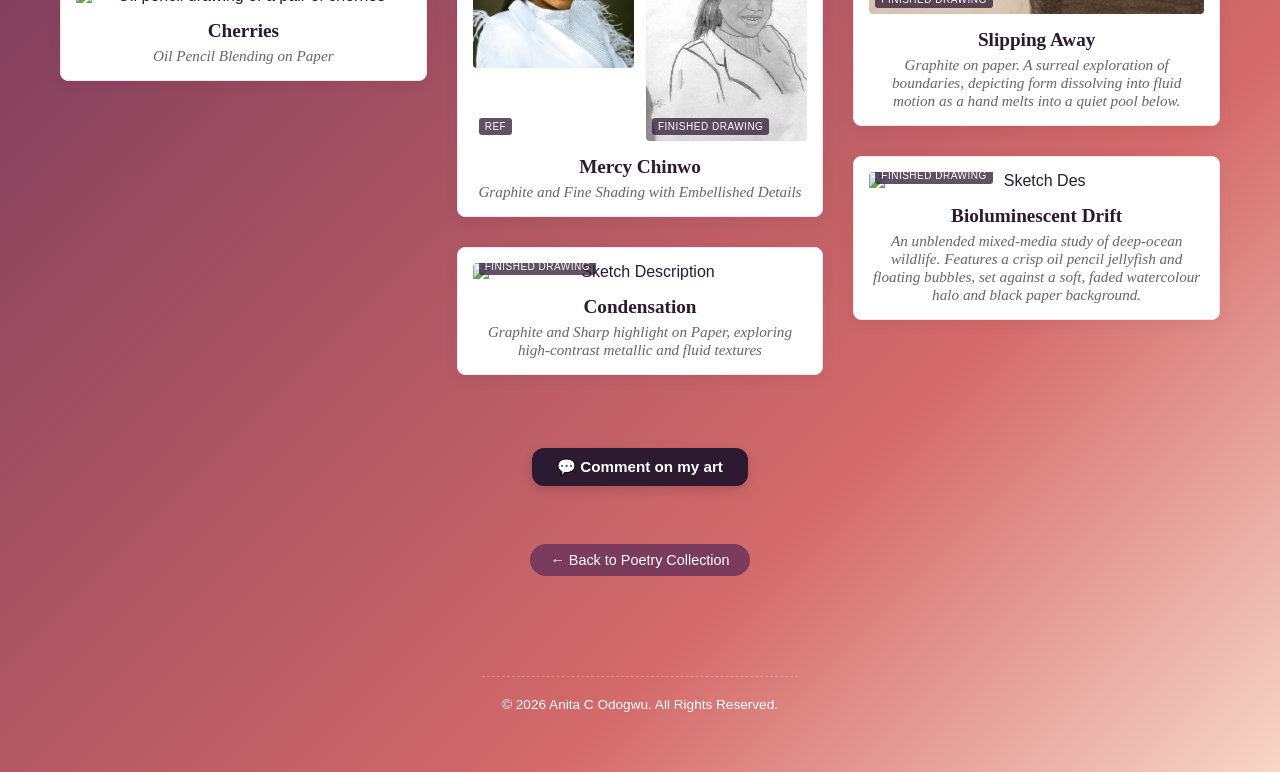
==== commit 304eabe9: "attempted to redo bio button" ====
--- a/gallery.html
+++ b/gallery.html
@@ -161,14 +161,14 @@
         <a href="gallery.html">Art Gallery</a>
     </nav>
 
-<!-- 1. The Underlined Text Link Trigger -->
-<div style="text-align: center; max-width: 600px; margin: 25px auto 0 auto; padding: 10px;">
-  <span id="toggleBioLink" style="color: #2a0122; text-decoration: underline; text-underline-offset: 4px; font-weight: bold; font-size: 1.2rem; cursor: pointer; display: inline-block; transition: opacity 0.2s ease;">
+<!-- 1. The Fixed Interactive Button -->
+<div style="text-align: center; max-width: 600px; margin: 25px auto 0 auto; padding: 10px; clear: both;">
+  <button id="toggleBioButton" type="button" style="display: inline-block !important; background-color: rgba(255, 255, 255, 0.25) !important; color: #ffffff !important; text-decoration: none !important; border: 2px solid #ffffff !important; padding: 12px 24px !important; font-size: 1.1rem !important; font-weight: bold !important; border-radius: 25px !important; cursor: pointer !important; transition: all 0.3s ease !important; backdrop-filter: blur(5px) !important; box-shadow: 0 4px 15px rgba(0,0,0,0.1) !important; -webkit-appearance: none !important; appearance: none !important;">
     ✨ Tap here to read my Artist Statement
-  </span>
+  </button>
 
   <!-- 2. The Bio Text (Hidden by default) -->
-  <div id="bioTextContainer" style="display: none; animation: fadeIn 0.4s ease; text-align: center; color: #ffffff; font-size: 1.1rem; line-height: 1.6; margin-top: 20px;">
+  <div id="bioTextContainer" style="display: none; animation: fadeIn 0.4s ease; text-align: center; color: #ffffff; font-size: 1.1rem; line-height: 1.6; margin-top: 20px; background-color: rgba(0, 0, 0, 0.2); padding: 20px; border-radius: 15px;">
     <strong>ARTIST STATEMENT</strong><br><br>
     I am a multimedia creative focusing on hyper-realistic graphite studies, high-contrast lighting, and surreal conceptual forms. My work explores the boundaries between texture, volume, and emotion. As well as themes that relate to my writing.
   </div>
@@ -176,29 +176,33 @@
 
 <!-- 3. The Interactive Logic (JavaScript) -->
 <script>
-  document.getElementById('toggleBioLink').addEventListener('click', function() {
+  document.getElementById('toggleBioButton').addEventListener('click', function(e) {
+    e.preventDefault(); 
     var bioContainer = document.getElementById('bioTextContainer');
     
     if (bioContainer.style.display === 'none') {
       bioContainer.style.display = 'block';
-      this.innerHTML = '❌ Hide Artist Statement';
+      this.textContent = '❌ Hide Artist Statement';
     } else {
       bioContainer.style.display = 'none';
-      this.innerHTML = '✨ Tap here to read my Artist Statement';
+      this.textContent = '✨ Tap here to read my Artist Statement';
     }
   });
 </script>
 
-<!-- 4. The CSS Animation and Hover Effects -->
+<!-- 4. The CSS Animation and Hover State -->
 <style>
-  #toggleBioLink:hover {
-    opacity: 0.8;
+  #toggleBioButton:hover {
+    background-color: rgba(255, 255, 255, 0.45) !important;
+    transform: scale(1.05) !important;
+    text-decoration: none !important;
   }
   @keyframes fadeIn {
     from { opacity: 0; transform: translateY(-5px); }
     to { opacity: 1; transform: translateY(0); }
   }
 </style>
+
 
     <!-- Main Gallery Section -->
     <section class="gallery-section">
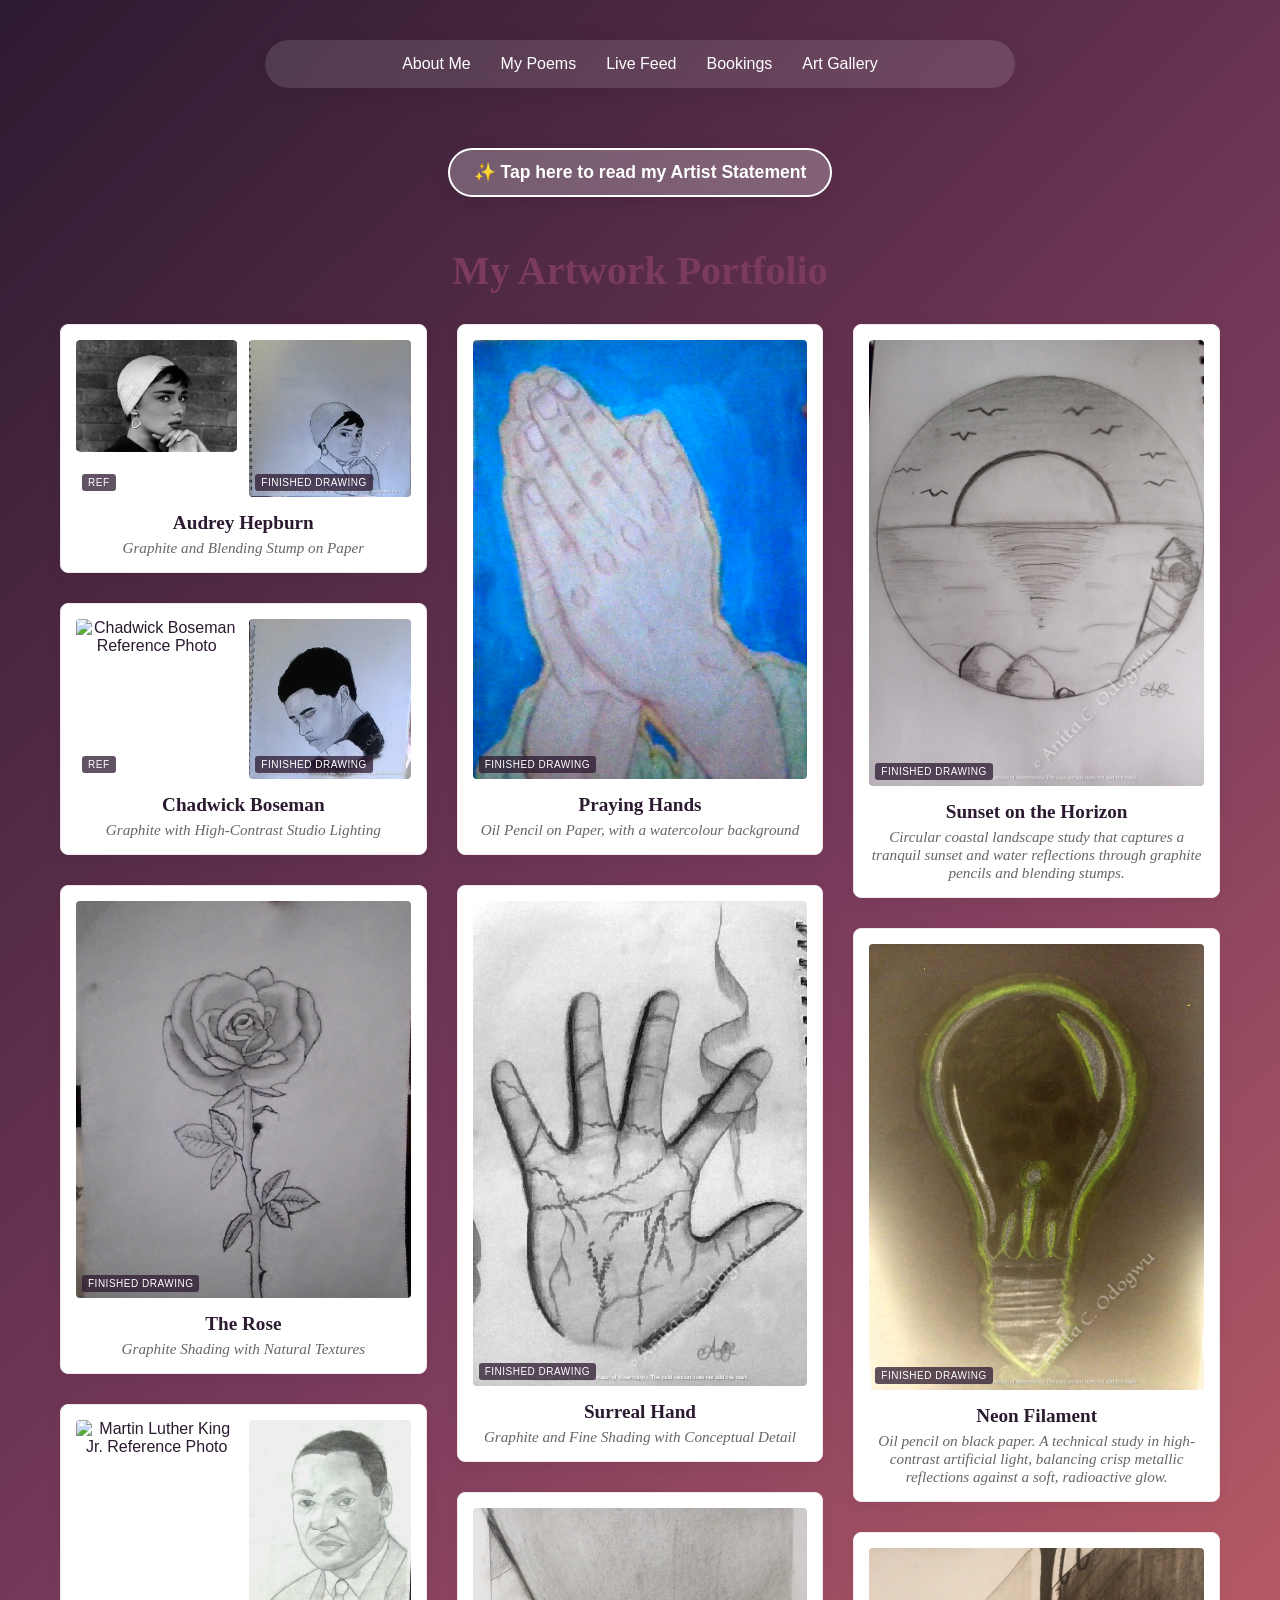
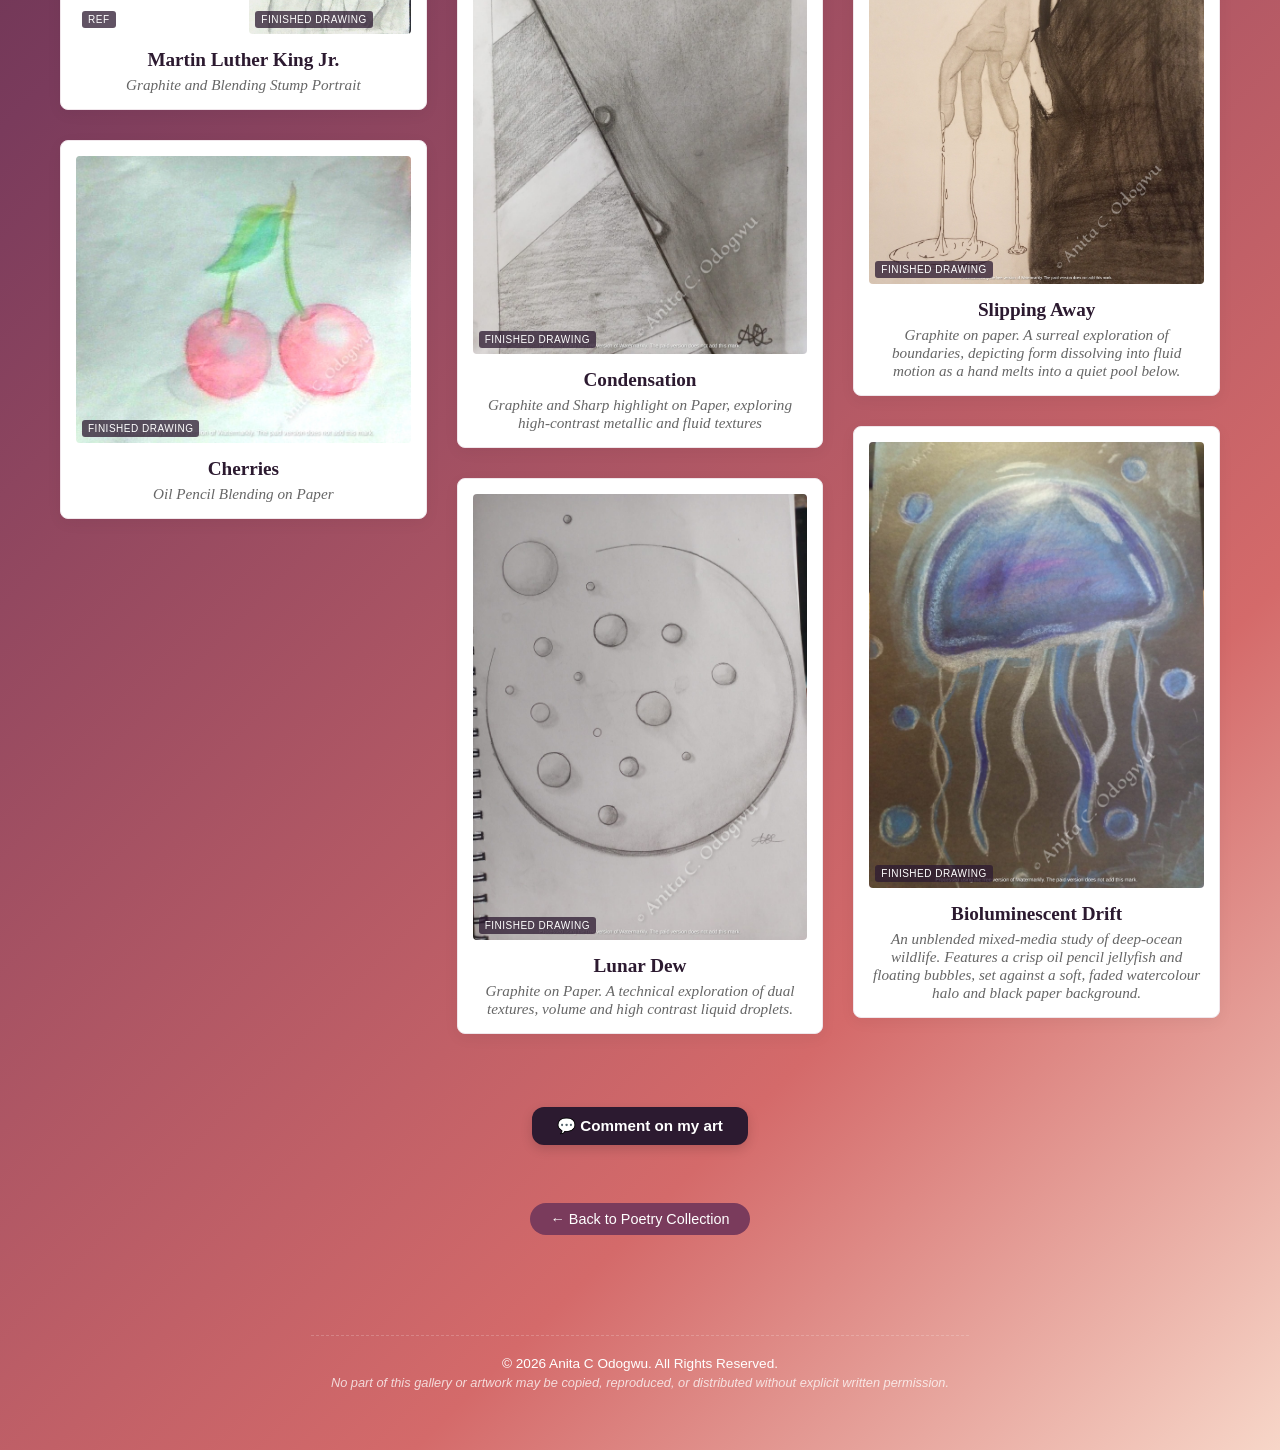
==== commit c4214eb0: "removed mercy chinwo---for now!" ====
--- a/gallery.html
+++ b/gallery.html
@@ -169,7 +169,7 @@
 
   <!-- 2. The Bio Text (Hidden by default) -->
   <div id="bioTextContainer" style="display: none; animation: fadeIn 0.4s ease; text-align: center; color: #ffffff; font-size: 1.1rem; line-height: 1.6; margin-top: 20px; background-color: rgba(0, 0, 0, 0.2); padding: 20px; border-radius: 15px;">
-    <strong>ARTIST STATEMENT</strong><br><br>
+    <strong> <u>ARTIST STATEMENT</u></strong><br><br>
     I am a multimedia creative focusing on hyper-realistic graphite studies, high-contrast lighting, and surreal conceptual forms. My work explores the boundaries between texture, volume, and emotion. As well as themes that relate to my writing.
   </div>
 </div>
@@ -193,7 +193,7 @@
 <!-- 4. The CSS Animation and Hover State -->
 <style>
   #toggleBioButton:hover {
-    background-color: rgba(255, 255, 255, 0.45) !important;
+    background-color: rgba(109, 1, 76, 0.624) !important;
     transform: scale(1.05) !important;
     text-decoration: none !important;
   }
@@ -306,20 +306,6 @@
             </div>
 
             <!-- Card 8: Mercy Chinwo -->
-            <div class="art-card">
-                <div class="comparison-container">
-                    <div class="image-box">
-                        <img src="Reference/mercy-ref.jpg" alt="Mercy Chinwo Reference Photo" class="zoomable">
-                        <div class="image-label">Ref</div>
-                    </div>
-                    <div class="image-box">
-                        <img src="Finished Drawings/mercy.jpg" alt="Graphite portrait of Mercy Chinwo" class="zoomable">
-                        <div class="image-label">Finished Drawing</div>
-                    </div>
-                </div>
-                <h3>Mercy Chinwo</h3>
-                <p>Graphite and Fine Shading with Embellished Details</p>
-            </div>
 
 
 <!-- Card 9 -->
@@ -408,6 +394,7 @@
     <!-- Copyright Footer -->
     <footer>
         <p>&copy; 2026 Anita C Odogwu. All Rights Reserved.</p>
+        <p class="warning-text"> No part of this gallery or artwork may be copied, reproduced, or distributed without explicit written permission. </p>
     </footer>
 
     <!-- Lightbox Pop-up Navigation Engine -->
